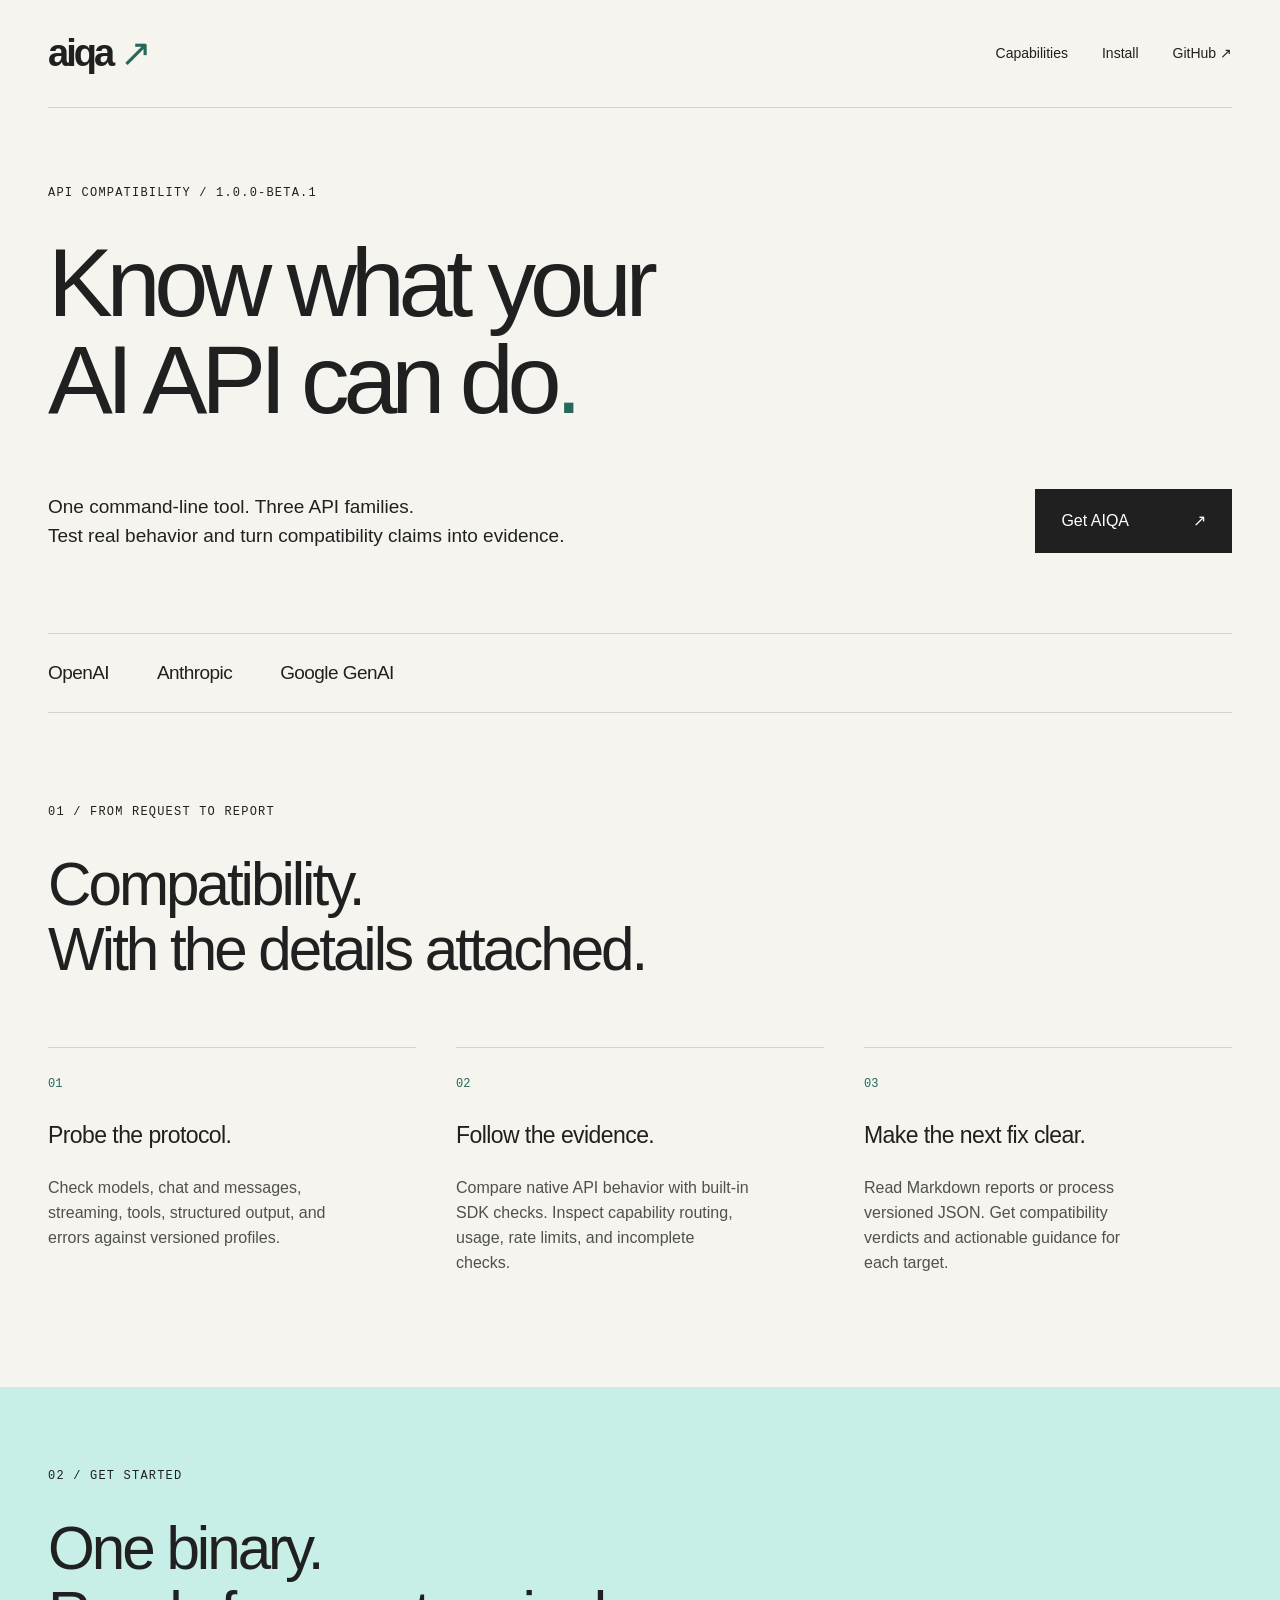
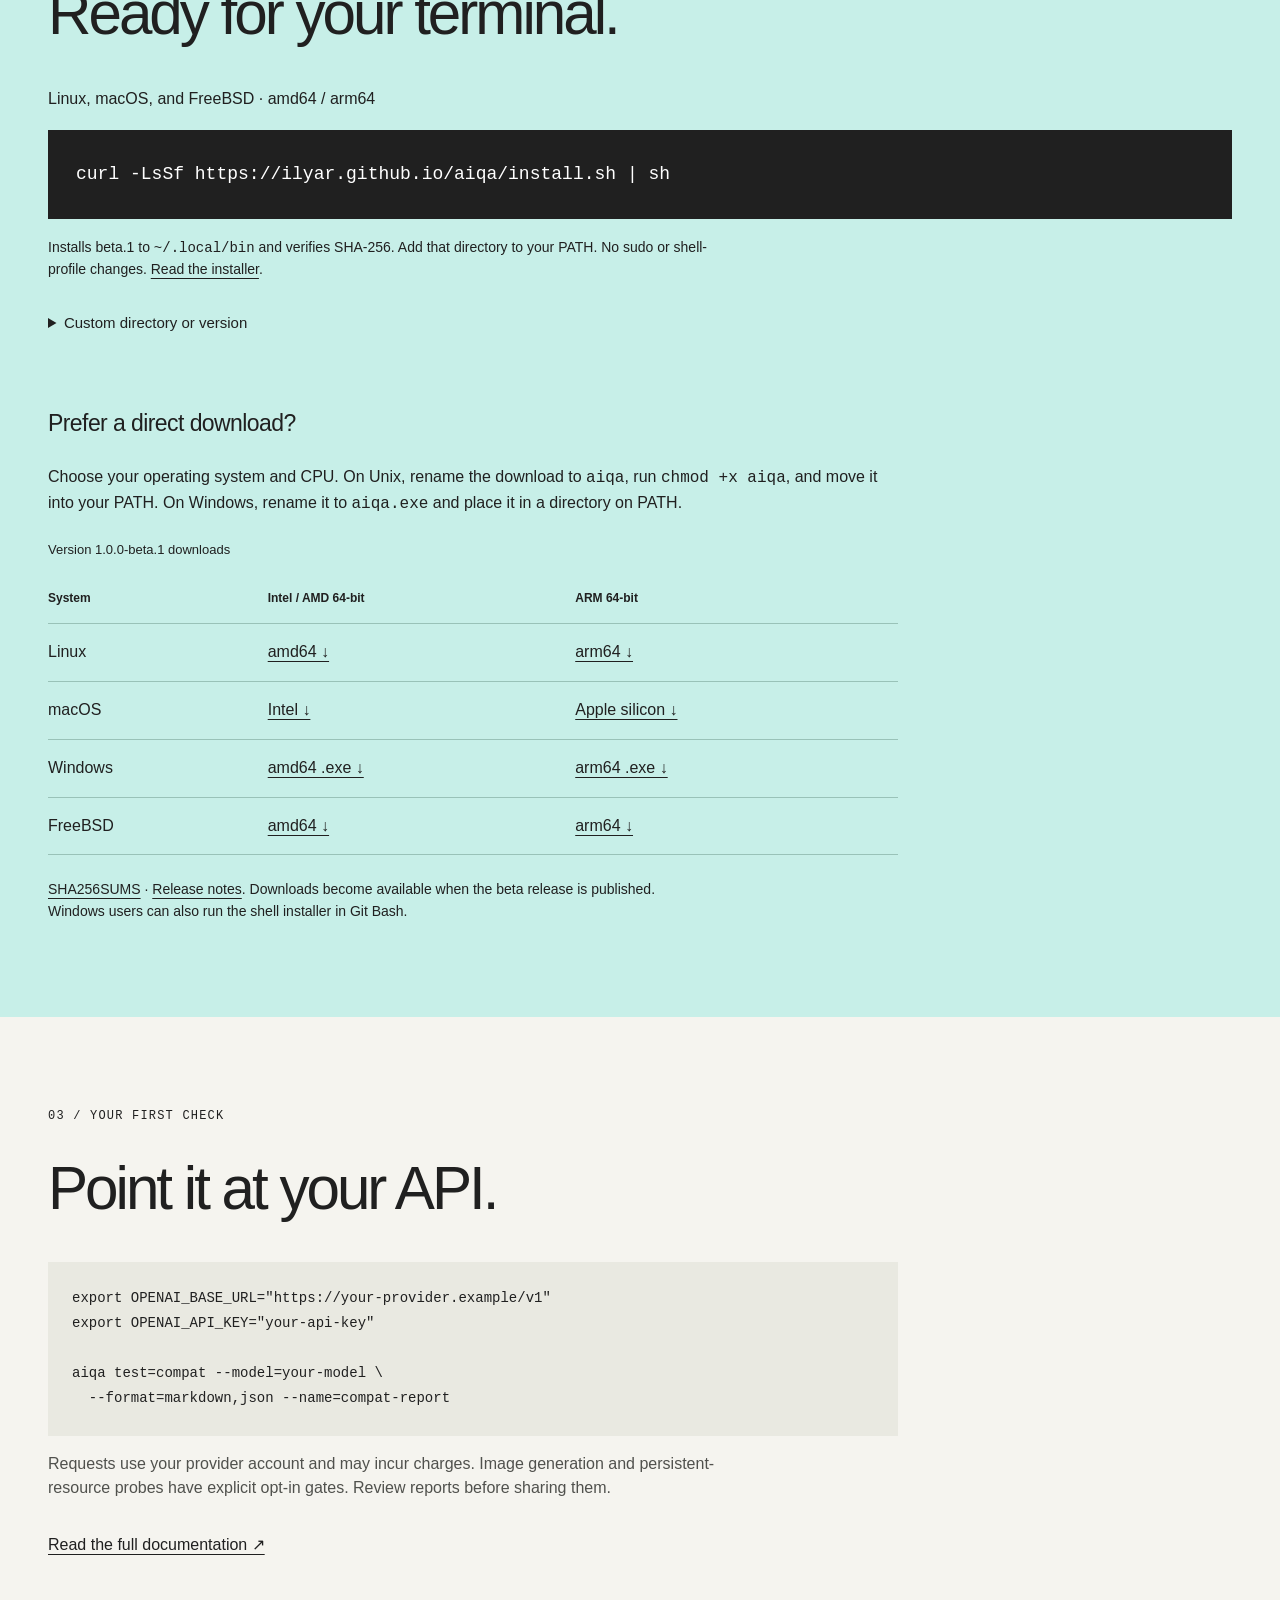
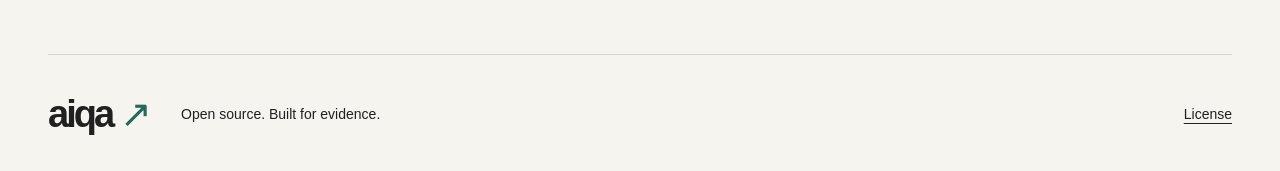
==== site/index.html @ 69096756 "release: prepare public 1.0.0-beta.1" ====
<!doctype html>
<html lang="en">
<head>
  <meta charset="utf-8">
  <meta name="viewport" content="width=device-width, initial-scale=1">
  <meta name="description" content="AIQA tests OpenAI, Anthropic, and Google GenAI API compatibility. Install a standalone binary and turn provider behavior into evidence.">
  <meta name="theme-color" content="#f5f4ef">
  <title>AIQA — Know what your AI API can do.</title>
  <link rel="stylesheet" href="style.css">
</head>
<body>
  <header class="nav wrap">
    <a class="wordmark" href="#" aria-label="AIQA home">aiqa<span aria-hidden="true">↗</span></a>
    <nav aria-label="Main navigation"><a href="#capabilities">Capabilities</a><a href="#install">Install</a><a href="https://github.com/ilyar/aiqa">GitHub ↗</a></nav>
  </header>
  <main>
    <section class="hero wrap">
      <p class="eyebrow">API COMPATIBILITY / 1.0.0-BETA.1</p>
      <h1>Know what your<br>AI API can do<span class="accent">.</span></h1>
      <div class="hero-bottom"><p>One command-line tool. Three API families.<br>Test real behavior and turn compatibility claims into evidence.</p><a class="button" href="#install">Get AIQA <span aria-hidden="true">↗</span></a></div>
      <div class="protocols" aria-label="Supported protocols"><span>OpenAI</span><span>Anthropic</span><span>Google GenAI</span></div>
    </section>
    <section class="capabilities wrap" id="capabilities">
      <p class="eyebrow">01 / FROM REQUEST TO REPORT</p>
      <h2>Compatibility.<br>With the details attached.</h2>
      <div class="features">
        <article><span class="number">01</span><h3>Probe the protocol.</h3><p>Check models, chat and messages, streaming, tools, structured output, and errors against versioned profiles.</p></article>
        <article><span class="number">02</span><h3>Follow the evidence.</h3><p>Compare native API behavior with built-in SDK checks. Inspect capability routing, usage, rate limits, and incomplete checks.</p></article>
        <article><span class="number">03</span><h3>Make the next fix clear.</h3><p>Read Markdown reports or process versioned JSON. Get compatibility verdicts and actionable guidance for each target.</p></article>
      </div>
    </section>
    <section class="install" id="install"><div class="wrap">
      <p class="eyebrow">02 / GET STARTED</p>
      <h2>One binary.<br>Ready for your terminal.</h2>
      <p>Linux, macOS, and FreeBSD · amd64 / arm64</p>
      <pre class="command"><code>curl -LsSf https://ilyar.github.io/aiqa/install.sh | sh</code></pre>
      <p class="fine">Installs beta.1 to <code>~/.local/bin</code> and verifies SHA-256. Add that directory to your PATH. No sudo or shell-profile changes. <a href="install.sh">Read the installer</a>.</p>
      <details><summary>Custom directory or version</summary><pre><code>curl -LsSf https://ilyar.github.io/aiqa/install.sh -o install.sh
AIQA_INSTALL_DIR="$HOME/bin" AIQA_VERSION=1.0.0-beta.1 sh install.sh
export PATH="$HOME/bin:$PATH"
aiqa --version</code></pre></details>
      <div class="downloads">
        <h3>Prefer a direct download?</h3>
        <p>Choose your operating system and CPU. On Unix, rename the download to <code>aiqa</code>, run <code>chmod +x aiqa</code>, and move it into your PATH. On Windows, rename it to <code>aiqa.exe</code> and place it in a directory on PATH.</p>
        <table><caption>Version 1.0.0-beta.1 downloads</caption><thead><tr><th scope="col">System</th><th scope="col">Intel / AMD 64-bit</th><th scope="col">ARM 64-bit</th></tr></thead><tbody>
          <tr><th scope="row">Linux</th><td><a href="https://github.com/ilyar/aiqa/releases/download/v1.0.0-beta.1/aiqa-linux-amd64">amd64 ↓</a></td><td><a href="https://github.com/ilyar/aiqa/releases/download/v1.0.0-beta.1/aiqa-linux-arm64">arm64 ↓</a></td></tr>
          <tr><th scope="row">macOS</th><td><a href="https://github.com/ilyar/aiqa/releases/download/v1.0.0-beta.1/aiqa-darwin-amd64">Intel ↓</a></td><td><a href="https://github.com/ilyar/aiqa/releases/download/v1.0.0-beta.1/aiqa-darwin-arm64">Apple silicon ↓</a></td></tr>
          <tr><th scope="row">Windows</th><td><a href="https://github.com/ilyar/aiqa/releases/download/v1.0.0-beta.1/aiqa-windows-amd64.exe">amd64 .exe ↓</a></td><td><a href="https://github.com/ilyar/aiqa/releases/download/v1.0.0-beta.1/aiqa-windows-arm64.exe">arm64 .exe ↓</a></td></tr>
          <tr><th scope="row">FreeBSD</th><td><a href="https://github.com/ilyar/aiqa/releases/download/v1.0.0-beta.1/aiqa-freebsd-amd64">amd64 ↓</a></td><td><a href="https://github.com/ilyar/aiqa/releases/download/v1.0.0-beta.1/aiqa-freebsd-arm64">arm64 ↓</a></td></tr>
        </tbody></table>
        <p class="fine"><a href="https://github.com/ilyar/aiqa/releases/download/v1.0.0-beta.1/SHA256SUMS">SHA256SUMS</a> · <a href="https://github.com/ilyar/aiqa/releases/tag/v1.0.0-beta.1">Release notes</a>. Downloads become available when the beta release is published. Windows users can also run the shell installer in Git Bash.</p>
      </div>
    </div></section>
    <section class="start wrap">
      <p class="eyebrow">03 / YOUR FIRST CHECK</p>
      <h2>Point it at your API.</h2>
      <pre><code>export OPENAI_BASE_URL="https://your-provider.example/v1"
export OPENAI_API_KEY="your-api-key"

aiqa test=compat --model=your-model \
  --format=markdown,json --name=compat-report</code></pre>
      <p>Requests use your provider account and may incur charges. Image generation and persistent-resource probes have explicit opt-in gates. Review reports before sharing them.</p>
      <a class="text-link" href="https://github.com/ilyar/aiqa#readme">Read the full documentation ↗</a>
    </section>
  </main>
  <footer class="wrap"><a class="wordmark" href="#">aiqa<span aria-hidden="true">↗</span></a><p>Open source. Built for evidence.</p><a href="https://github.com/ilyar/aiqa/blob/main/LICENSE">License</a></footer>
</body>
</html>
---- site/style.css ----
:root{color-scheme:light;--paper:#f5f4ef;--ink:#202020;--accent:#26685b;--line:#d5d5cd;--mint:#c7efe8}
*{box-sizing:border-box}html{scroll-behavior:smooth;scroll-padding-top:2rem}body{margin:0;background:var(--paper);color:var(--ink);font-family:Arial,Helvetica,sans-serif;line-height:1.55}a{color:inherit;text-underline-offset:.25em}a:hover{color:var(--accent)}a:focus-visible,summary:focus-visible{outline:3px solid var(--accent);outline-offset:5px}.wrap{width:min(1240px,calc(100% - 96px));margin-inline:auto}.nav{display:flex;align-items:center;justify-content:space-between;min-height:108px;border-bottom:1px solid var(--line)}.wordmark{font-size:38px;font-weight:800;letter-spacing:-3px;text-decoration:none}.wordmark span{margin-left:8px;color:var(--accent);font-weight:400}nav{display:flex;gap:34px;font-size:14px}nav a{text-decoration:none}.hero{padding-top:76px}.eyebrow{font:12px/1.5 monospace;letter-spacing:.1em;margin:0 0 32px}h1{font-size:clamp(3.2rem,7.6vw,7.5rem);line-height:1;letter-spacing:-.065em;font-weight:500;margin:0 0 44px}.accent{color:var(--accent)}.hero-bottom{display:flex;align-items:center;justify-content:space-between;gap:32px}.hero-bottom p{font-size:19px}.button{display:flex;align-items:center;justify-content:space-between;gap:64px;background:var(--ink);color:white;padding:20px 26px;text-decoration:none}.button:hover{background:var(--accent);color:white}.protocols{display:flex;gap:48px;border-top:1px solid var(--line);border-bottom:1px solid var(--line);padding:24px 0;margin-top:64px;font-size:19px;letter-spacing:-.03em}.capabilities,.start{padding-top:90px;padding-bottom:96px}h2{font-size:clamp(2.3rem,4.7vw,4.5rem);font-weight:500;line-height:1.08;letter-spacing:-.05em;margin:0 0 40px}h3{font-size:23px;letter-spacing:-.025em;font-weight:500}.features{display:grid;grid-template-columns:repeat(3,1fr);gap:40px;margin-top:64px}.features article{border-top:1px solid var(--line);padding-top:22px}.number{font:12px monospace;color:var(--accent)}.features p{max-width:33ch;color:#50514d}.install{background:var(--mint);padding:80px 0}.command{background:var(--ink);color:white;font-size:clamp(12px,1.5vw,18px);padding:28px}.fine{font-size:14px;max-width:85ch}pre{overflow:auto;padding:24px;background:#e9e9e1;line-height:1.8;font-size:14px;tab-size:2}code{font-family:ui-monospace,SFMono-Regular,Consolas,monospace}summary{cursor:pointer;padding:16px 0;font-size:15px}.downloads{margin-top:56px;max-width:850px}table{width:100%;border-collapse:collapse;margin:24px 0;text-align:left}caption{text-align:left;font-size:13px;margin-bottom:12px}th,td{border-bottom:1px solid #99c2b8;padding:16px 12px 16px 0}thead{font-size:12px}tbody th{font-weight:500}.start pre{max-width:850px}.start p:not(.eyebrow){max-width:75ch;color:#50514d}.text-link{display:inline-block;margin-top:16px}footer{display:flex;align-items:center;gap:32px;border-top:1px solid var(--line);padding:30px 0}footer p{flex:1;font-size:14px}footer>a:last-child{font-size:14px}
@media(max-width:700px){.wrap{width:calc(100% - 40px)}.nav{min-height:84px}nav{gap:16px;font-size:12px}.wordmark{font-size:32px}.hero{padding-top:48px}.hero-bottom{display:block}.hero-bottom p{font-size:17px}.button{width:190px;margin-top:24px;gap:20px}.protocols{gap:24px;font-size:16px;margin-top:40px;flex-wrap:wrap}.features{grid-template-columns:1fr;gap:22px;margin-top:40px}.features p{max-width:none}.capabilities,.start{padding-block:60px}.install{padding-block:60px}.command{padding:18px}th,td{font-size:13px;padding:12px 8px 12px 0}footer{gap:16px;flex-wrap:wrap}footer p{font-size:12px}}
@media(prefers-reduced-motion:reduce){html{scroll-behavior:auto}}
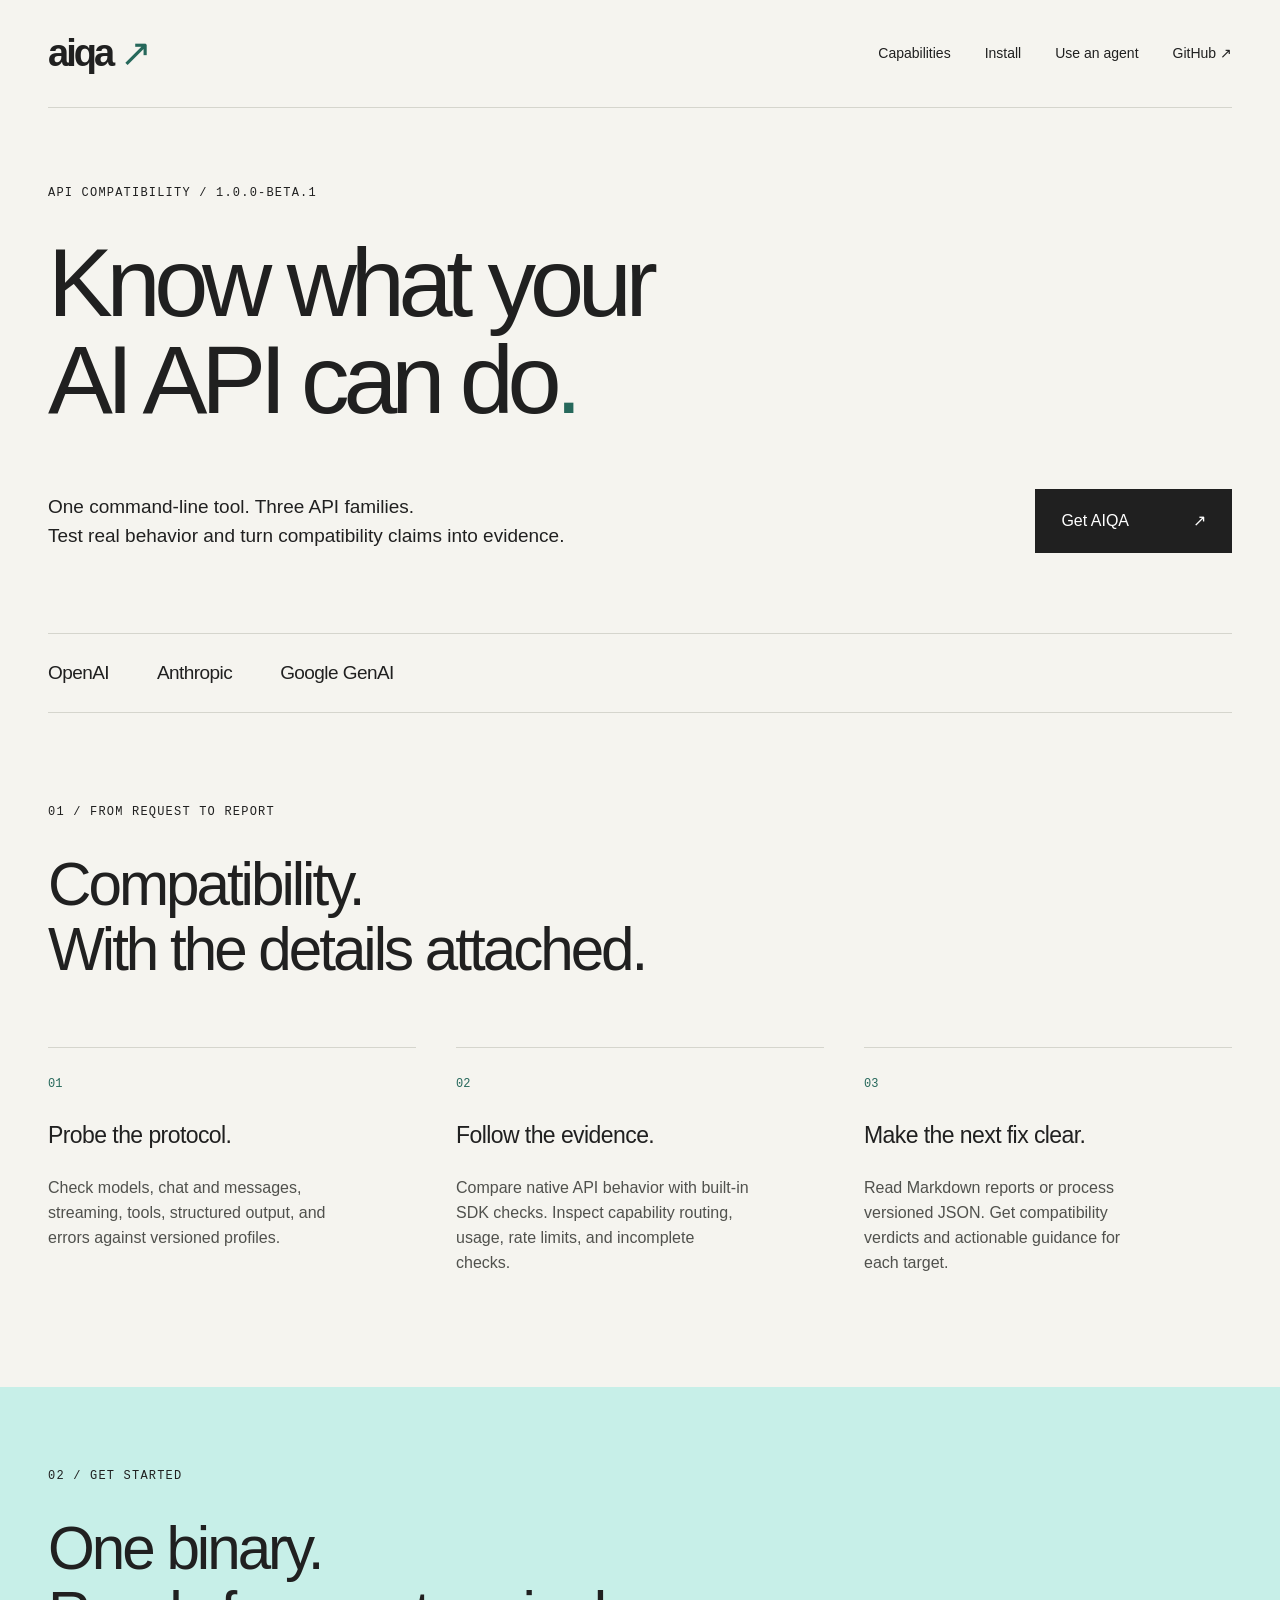
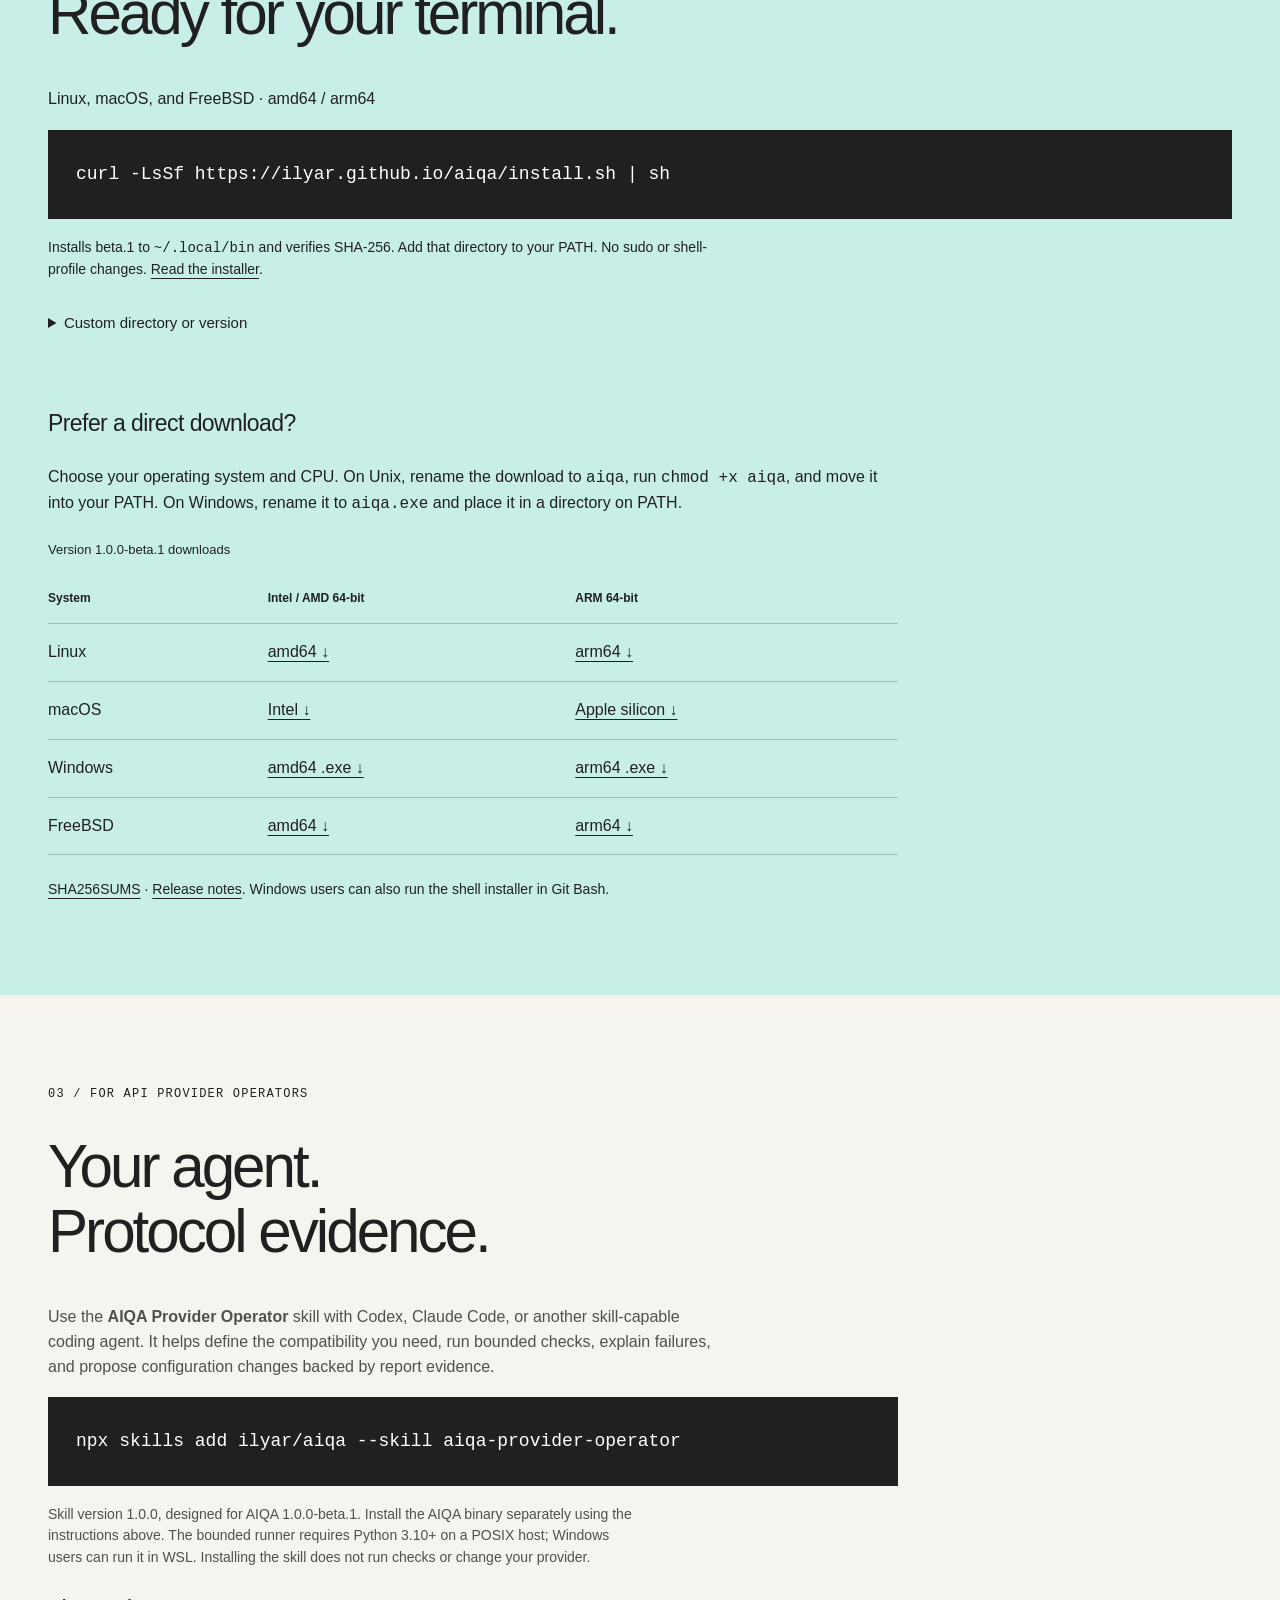
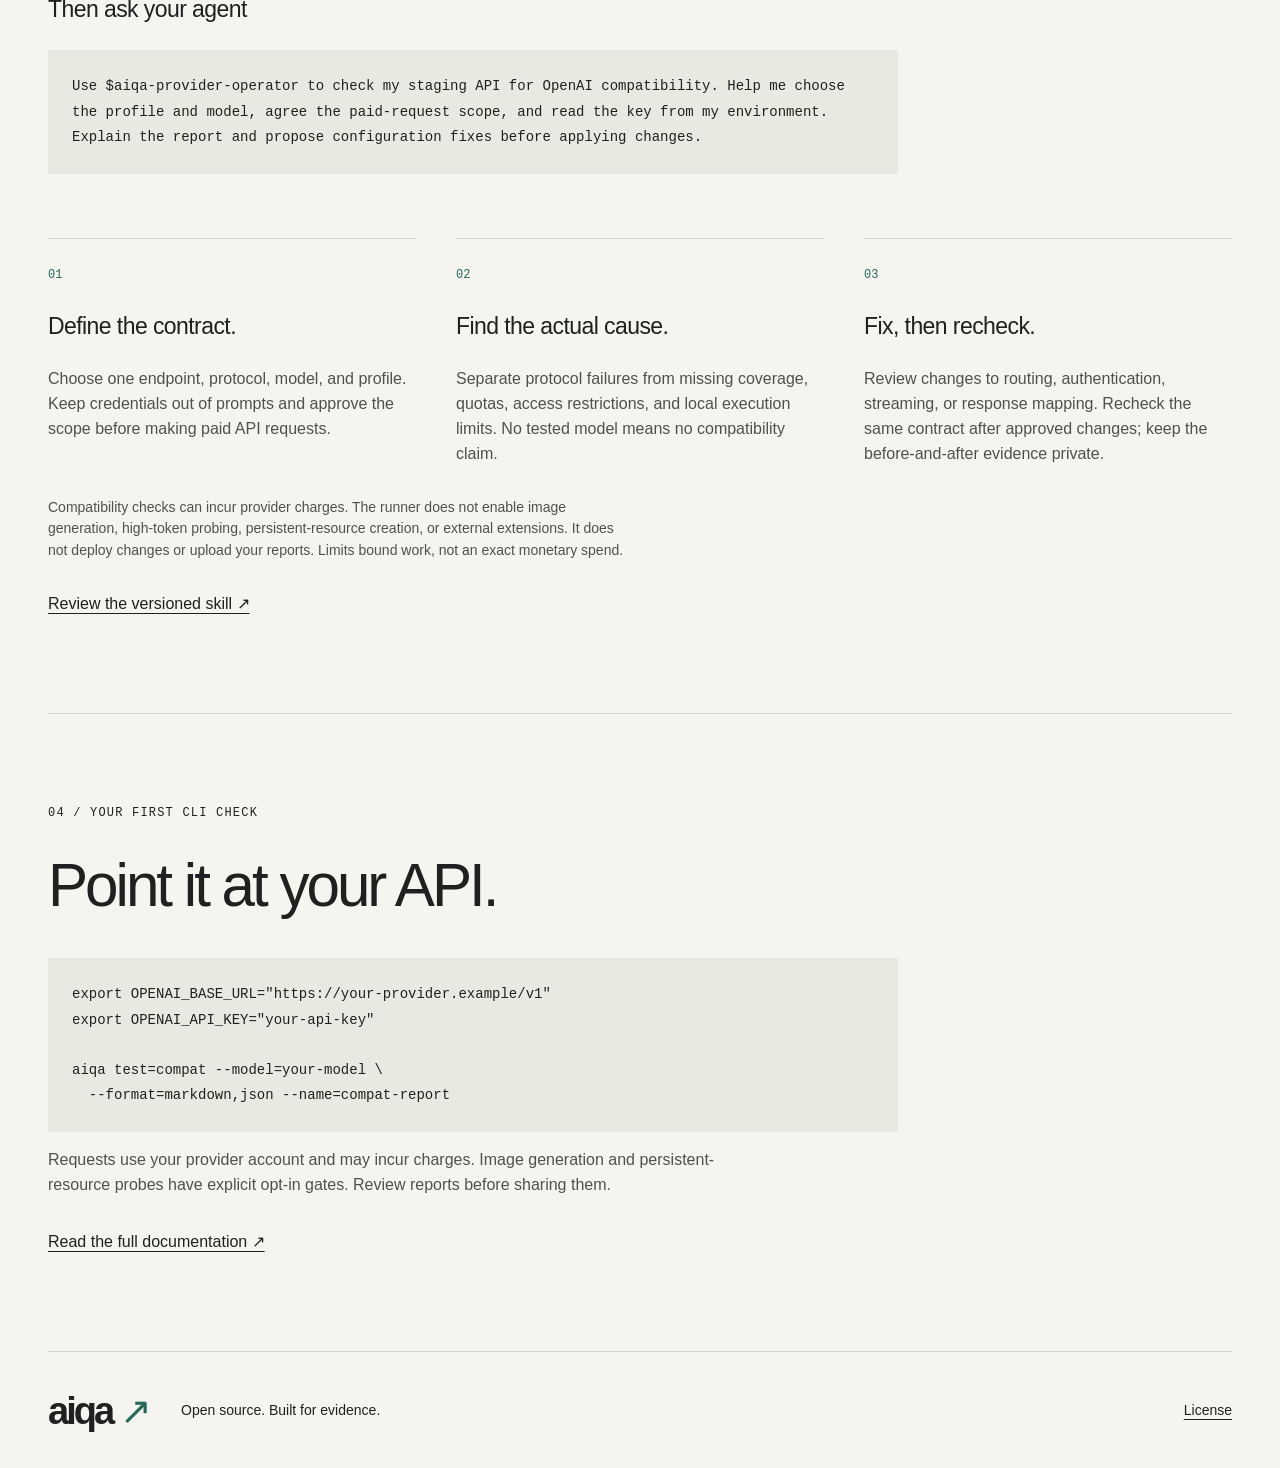
==== commit 58c829d7: "feat: release audited AIQA provider operator skill v1.0.0" ====
--- a/site/index.html
+++ b/site/index.html
@@ -3,7 +3,7 @@
 <head>
   <meta charset="utf-8">
   <meta name="viewport" content="width=device-width, initial-scale=1">
-  <meta name="description" content="AIQA tests OpenAI, Anthropic, and Google GenAI API compatibility. Install a standalone binary and turn provider behavior into evidence.">
+  <meta name="description" content="Test OpenAI, Anthropic, and Google GenAI API compatibility with AIQA. Run the CLI directly or use the provider-operator skill with your coding agent.">
   <meta name="theme-color" content="#f5f4ef">
   <title>AIQA — Know what your AI API can do.</title>
   <link rel="stylesheet" href="style.css">
@@ -11,7 +11,7 @@
 <body>
   <header class="nav wrap">
     <a class="wordmark" href="#" aria-label="AIQA home">aiqa<span aria-hidden="true">↗</span></a>
-    <nav aria-label="Main navigation"><a href="#capabilities">Capabilities</a><a href="#install">Install</a><a href="https://github.com/ilyar/aiqa">GitHub ↗</a></nav>
+    <nav aria-label="Main navigation"><a href="#capabilities">Capabilities</a><a href="#install">Install</a><a href="#agent">Use an agent</a><a href="https://github.com/ilyar/aiqa">GitHub ↗</a></nav>
   </header>
   <main>
     <section class="hero wrap">
@@ -48,11 +48,27 @@
           <tr><th scope="row">Windows</th><td><a href="https://github.com/ilyar/aiqa/releases/download/v1.0.0-beta.1/aiqa-windows-amd64.exe">amd64 .exe ↓</a></td><td><a href="https://github.com/ilyar/aiqa/releases/download/v1.0.0-beta.1/aiqa-windows-arm64.exe">arm64 .exe ↓</a></td></tr>
           <tr><th scope="row">FreeBSD</th><td><a href="https://github.com/ilyar/aiqa/releases/download/v1.0.0-beta.1/aiqa-freebsd-amd64">amd64 ↓</a></td><td><a href="https://github.com/ilyar/aiqa/releases/download/v1.0.0-beta.1/aiqa-freebsd-arm64">arm64 ↓</a></td></tr>
         </tbody></table>
-        <p class="fine"><a href="https://github.com/ilyar/aiqa/releases/download/v1.0.0-beta.1/SHA256SUMS">SHA256SUMS</a> · <a href="https://github.com/ilyar/aiqa/releases/tag/v1.0.0-beta.1">Release notes</a>. Downloads become available when the beta release is published. Windows users can also run the shell installer in Git Bash.</p>
+        <p class="fine"><a href="https://github.com/ilyar/aiqa/releases/download/v1.0.0-beta.1/SHA256SUMS">SHA256SUMS</a> · <a href="https://github.com/ilyar/aiqa/releases/tag/v1.0.0-beta.1">Release notes</a>. Windows users can also run the shell installer in Git Bash.</p>
       </div>
     </div></section>
+    <section class="start wrap" id="agent">
+      <p class="eyebrow">03 / FOR API PROVIDER OPERATORS</p>
+      <h2>Your agent.<br>Protocol evidence.</h2>
+      <p>Use the <strong>AIQA Provider Operator</strong> skill with Codex, Claude Code, or another skill-capable coding agent. It helps define the compatibility you need, run bounded checks, explain failures, and propose configuration changes backed by report evidence.</p>
+      <pre class="command"><code>npx skills add ilyar/aiqa --skill aiqa-provider-operator</code></pre>
+      <p class="fine">Skill version 1.0.0, designed for AIQA 1.0.0-beta.1. Install the AIQA binary separately using the instructions above. The bounded runner requires Python 3.10+ on a POSIX host; Windows users can run it in WSL. Installing the skill does not run checks or change your provider.</p>
+      <h3>Then ask your agent</h3>
+      <pre class="agent-prompt"><code>Use $aiqa-provider-operator to check my staging API for OpenAI compatibility. Help me choose the profile and model, agree the paid-request scope, and read the key from my environment. Explain the report and propose configuration fixes before applying changes.</code></pre>
+      <div class="features">
+        <article><span class="number">01</span><h3>Define the contract.</h3><p>Choose one endpoint, protocol, model, and profile. Keep credentials out of prompts and approve the scope before making paid API requests.</p></article>
+        <article><span class="number">02</span><h3>Find the actual cause.</h3><p>Separate protocol failures from missing coverage, quotas, access restrictions, and local execution limits. No tested model means no compatibility claim.</p></article>
+        <article><span class="number">03</span><h3>Fix, then recheck.</h3><p>Review changes to routing, authentication, streaming, or response mapping. Recheck the same contract after approved changes; keep the before-and-after evidence private.</p></article>
+      </div>
+      <p class="fine">Compatibility checks can incur provider charges. The runner does not enable image generation, high-token probing, persistent-resource creation, or external extensions. It does not deploy changes or upload your reports. Limits bound work, not an exact monetary spend.</p>
+      <a class="text-link" href="https://github.com/ilyar/aiqa/tree/skill-aiqa-provider-operator-v1.0.0/skills/aiqa-provider-operator">Review the versioned skill ↗</a>
+    </section>
     <section class="start wrap">
-      <p class="eyebrow">03 / YOUR FIRST CHECK</p>
+      <p class="eyebrow">04 / YOUR FIRST CLI CHECK</p>
       <h2>Point it at your API.</h2>
       <pre><code>export OPENAI_BASE_URL="https://your-provider.example/v1"
 export OPENAI_API_KEY="your-api-key"
--- a/site/style.css
+++ b/site/style.css
@@ -2,3 +2,5 @@
 *{box-sizing:border-box}html{scroll-behavior:smooth;scroll-padding-top:2rem}body{margin:0;background:var(--paper);color:var(--ink);font-family:Arial,Helvetica,sans-serif;line-height:1.55}a{color:inherit;text-underline-offset:.25em}a:hover{color:var(--accent)}a:focus-visible,summary:focus-visible{outline:3px solid var(--accent);outline-offset:5px}.wrap{width:min(1240px,calc(100% - 96px));margin-inline:auto}.nav{display:flex;align-items:center;justify-content:space-between;min-height:108px;border-bottom:1px solid var(--line)}.wordmark{font-size:38px;font-weight:800;letter-spacing:-3px;text-decoration:none}.wordmark span{margin-left:8px;color:var(--accent);font-weight:400}nav{display:flex;gap:34px;font-size:14px}nav a{text-decoration:none}.hero{padding-top:76px}.eyebrow{font:12px/1.5 monospace;letter-spacing:.1em;margin:0 0 32px}h1{font-size:clamp(3.2rem,7.6vw,7.5rem);line-height:1;letter-spacing:-.065em;font-weight:500;margin:0 0 44px}.accent{color:var(--accent)}.hero-bottom{display:flex;align-items:center;justify-content:space-between;gap:32px}.hero-bottom p{font-size:19px}.button{display:flex;align-items:center;justify-content:space-between;gap:64px;background:var(--ink);color:white;padding:20px 26px;text-decoration:none}.button:hover{background:var(--accent);color:white}.protocols{display:flex;gap:48px;border-top:1px solid var(--line);border-bottom:1px solid var(--line);padding:24px 0;margin-top:64px;font-size:19px;letter-spacing:-.03em}.capabilities,.start{padding-top:90px;padding-bottom:96px}h2{font-size:clamp(2.3rem,4.7vw,4.5rem);font-weight:500;line-height:1.08;letter-spacing:-.05em;margin:0 0 40px}h3{font-size:23px;letter-spacing:-.025em;font-weight:500}.features{display:grid;grid-template-columns:repeat(3,1fr);gap:40px;margin-top:64px}.features article{border-top:1px solid var(--line);padding-top:22px}.number{font:12px monospace;color:var(--accent)}.features p{max-width:33ch;color:#50514d}.install{background:var(--mint);padding:80px 0}.command{background:var(--ink);color:white;font-size:clamp(12px,1.5vw,18px);padding:28px}.fine{font-size:14px;max-width:85ch}pre{overflow:auto;padding:24px;background:#e9e9e1;line-height:1.8;font-size:14px;tab-size:2}code{font-family:ui-monospace,SFMono-Regular,Consolas,monospace}summary{cursor:pointer;padding:16px 0;font-size:15px}.downloads{margin-top:56px;max-width:850px}table{width:100%;border-collapse:collapse;margin:24px 0;text-align:left}caption{text-align:left;font-size:13px;margin-bottom:12px}th,td{border-bottom:1px solid #99c2b8;padding:16px 12px 16px 0}thead{font-size:12px}tbody th{font-weight:500}.start pre{max-width:850px}.start p:not(.eyebrow){max-width:75ch;color:#50514d}.text-link{display:inline-block;margin-top:16px}footer{display:flex;align-items:center;gap:32px;border-top:1px solid var(--line);padding:30px 0}footer p{flex:1;font-size:14px}footer>a:last-child{font-size:14px}
 @media(max-width:700px){.wrap{width:calc(100% - 40px)}.nav{min-height:84px}nav{gap:16px;font-size:12px}.wordmark{font-size:32px}.hero{padding-top:48px}.hero-bottom{display:block}.hero-bottom p{font-size:17px}.button{width:190px;margin-top:24px;gap:20px}.protocols{gap:24px;font-size:16px;margin-top:40px;flex-wrap:wrap}.features{grid-template-columns:1fr;gap:22px;margin-top:40px}.features p{max-width:none}.capabilities,.start{padding-block:60px}.install{padding-block:60px}.command{padding:18px}th,td{font-size:13px;padding:12px 8px 12px 0}footer{gap:16px;flex-wrap:wrap}footer p{font-size:12px}}
 @media(prefers-reduced-motion:reduce){html{scroll-behavior:auto}}
+.agent-prompt{white-space:pre-wrap;overflow-wrap:anywhere}#agent{border-bottom:1px solid var(--line)}
+@media(max-width:700px){nav{flex-wrap:wrap;justify-content:flex-end;gap:8px 14px;max-width:240px}.nav{gap:16px}}
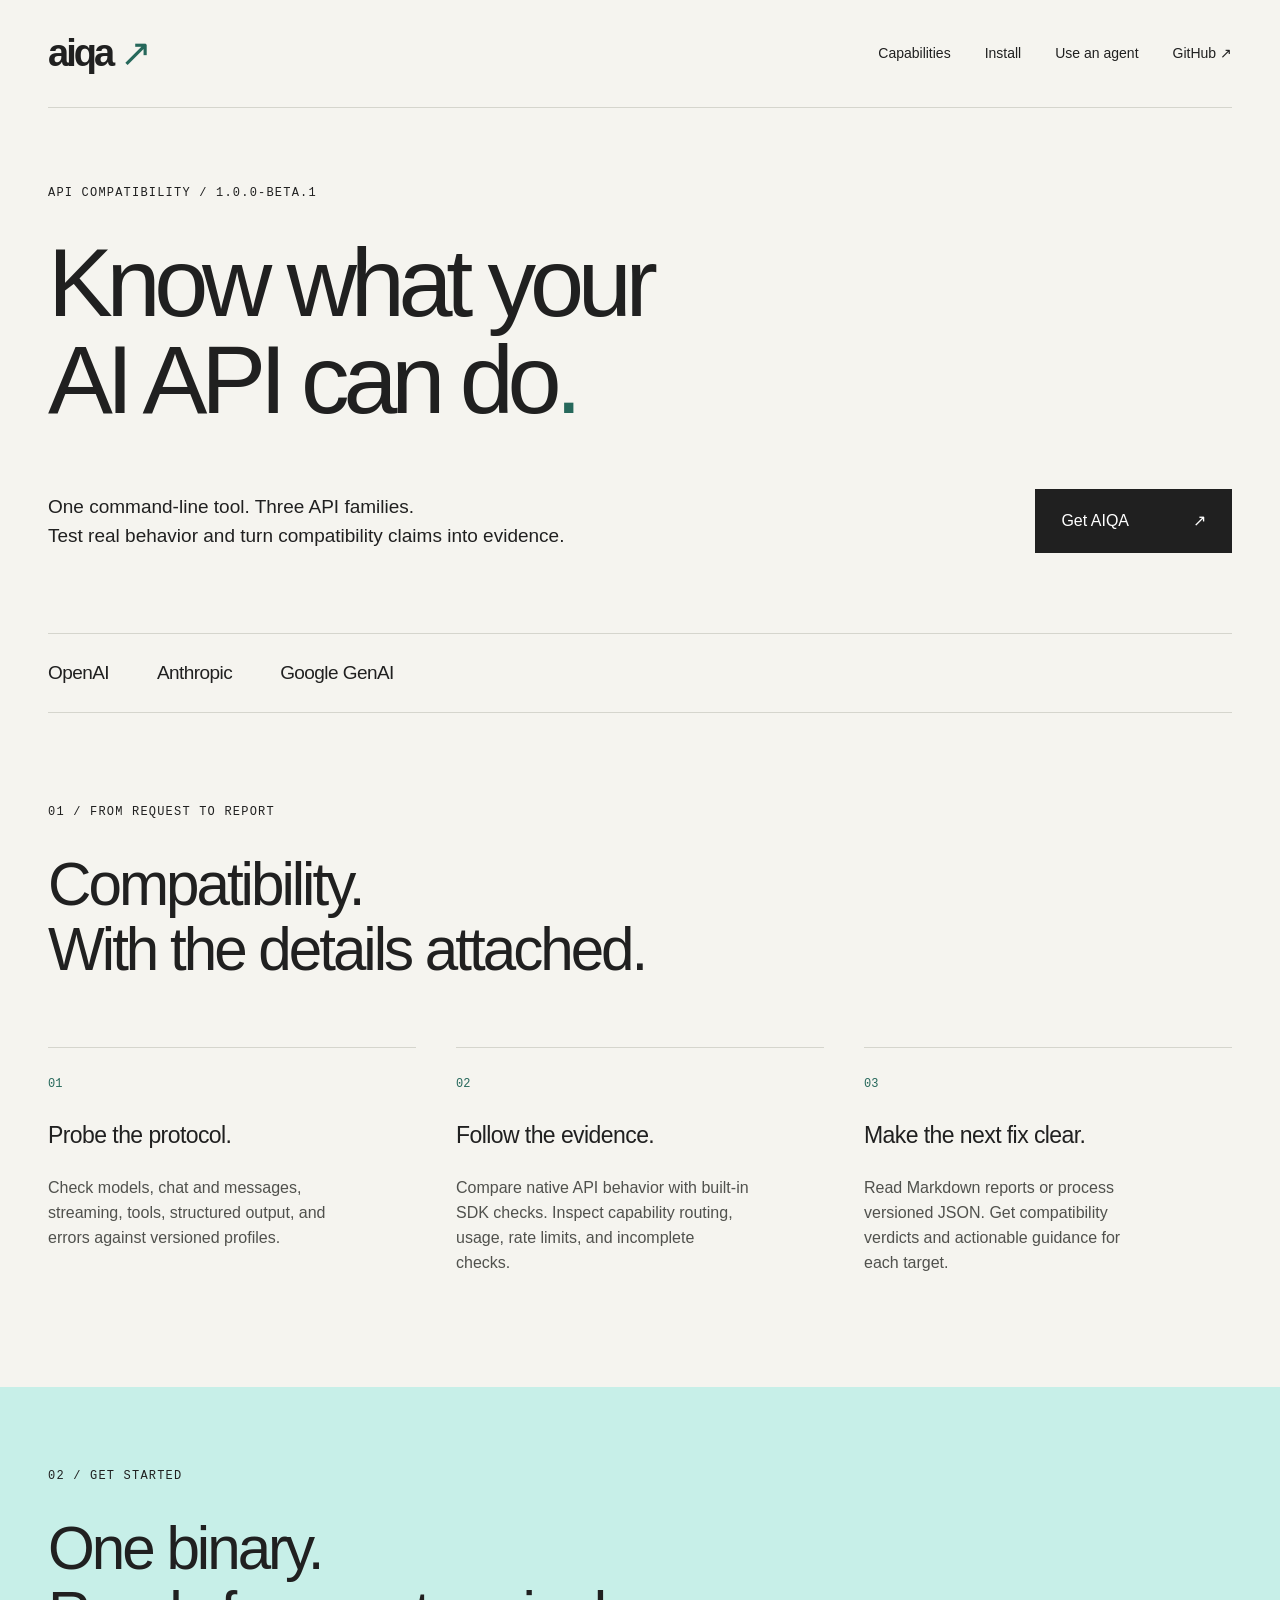
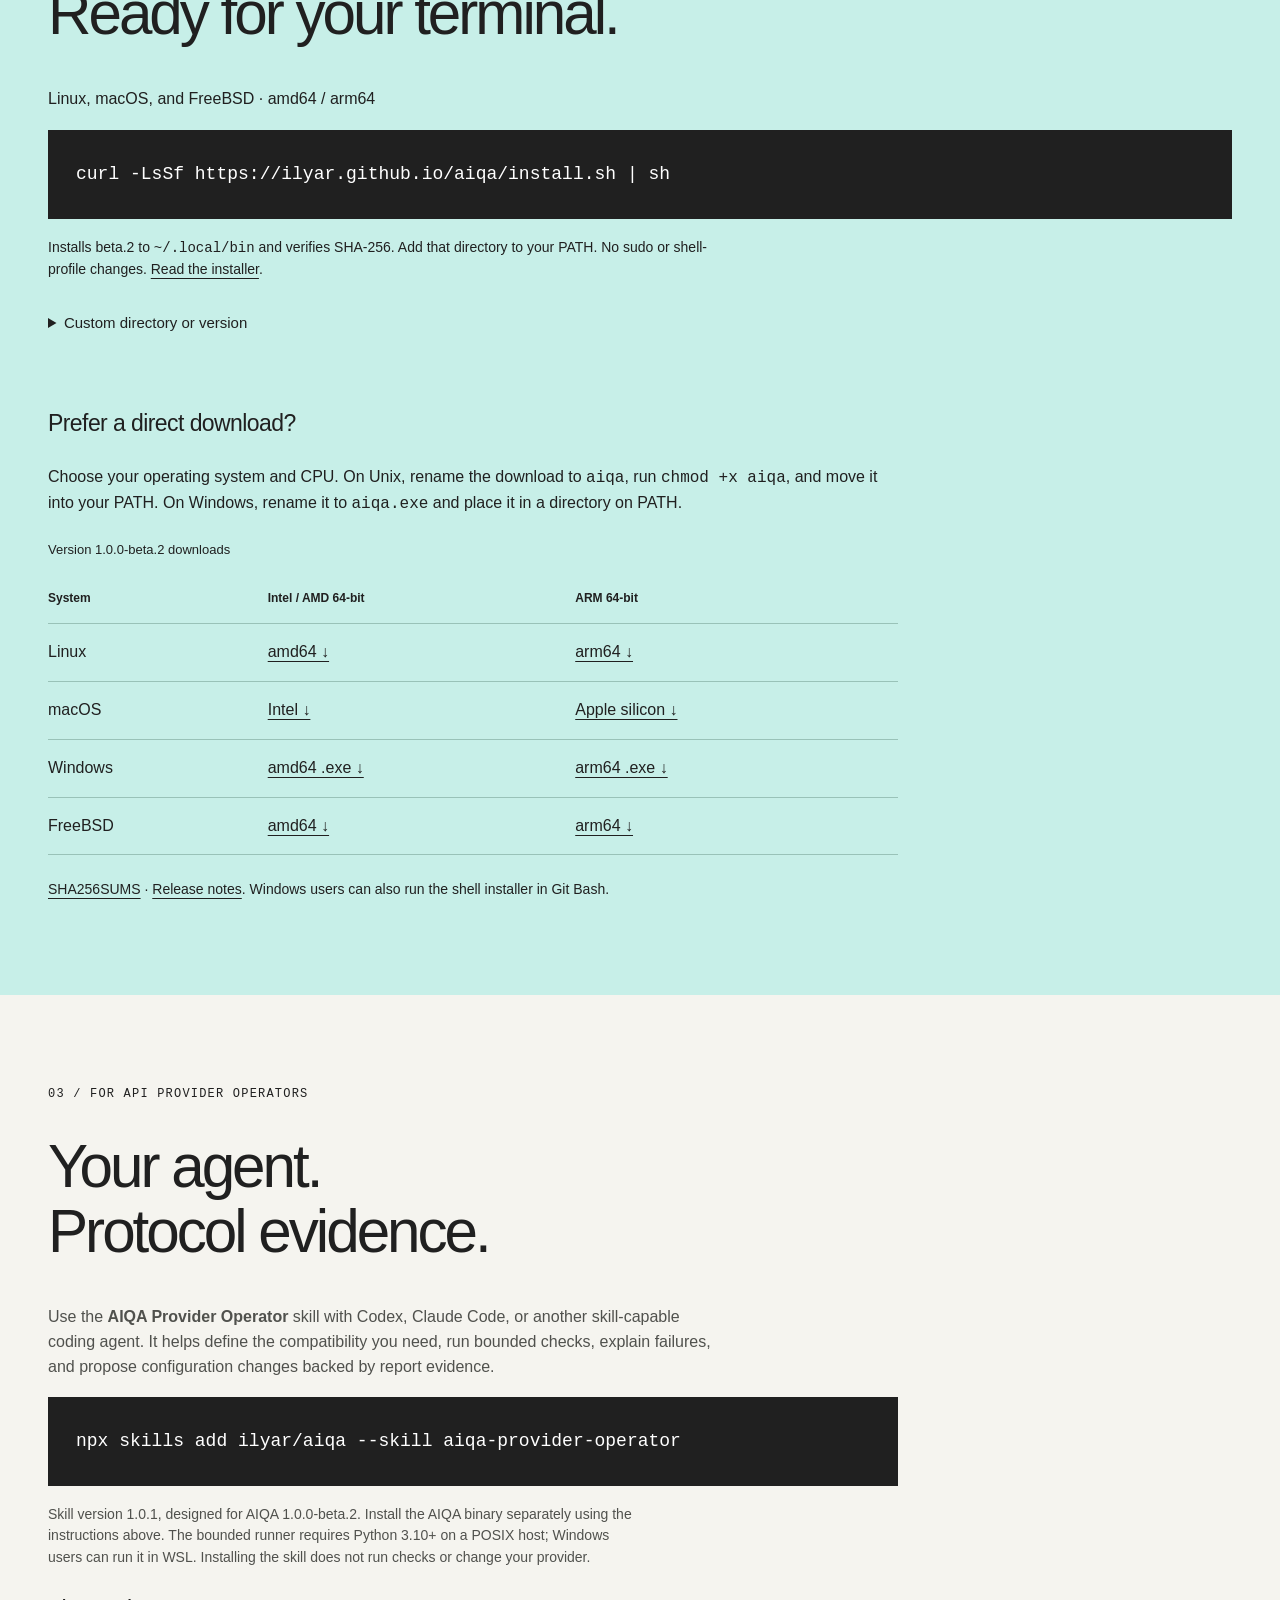
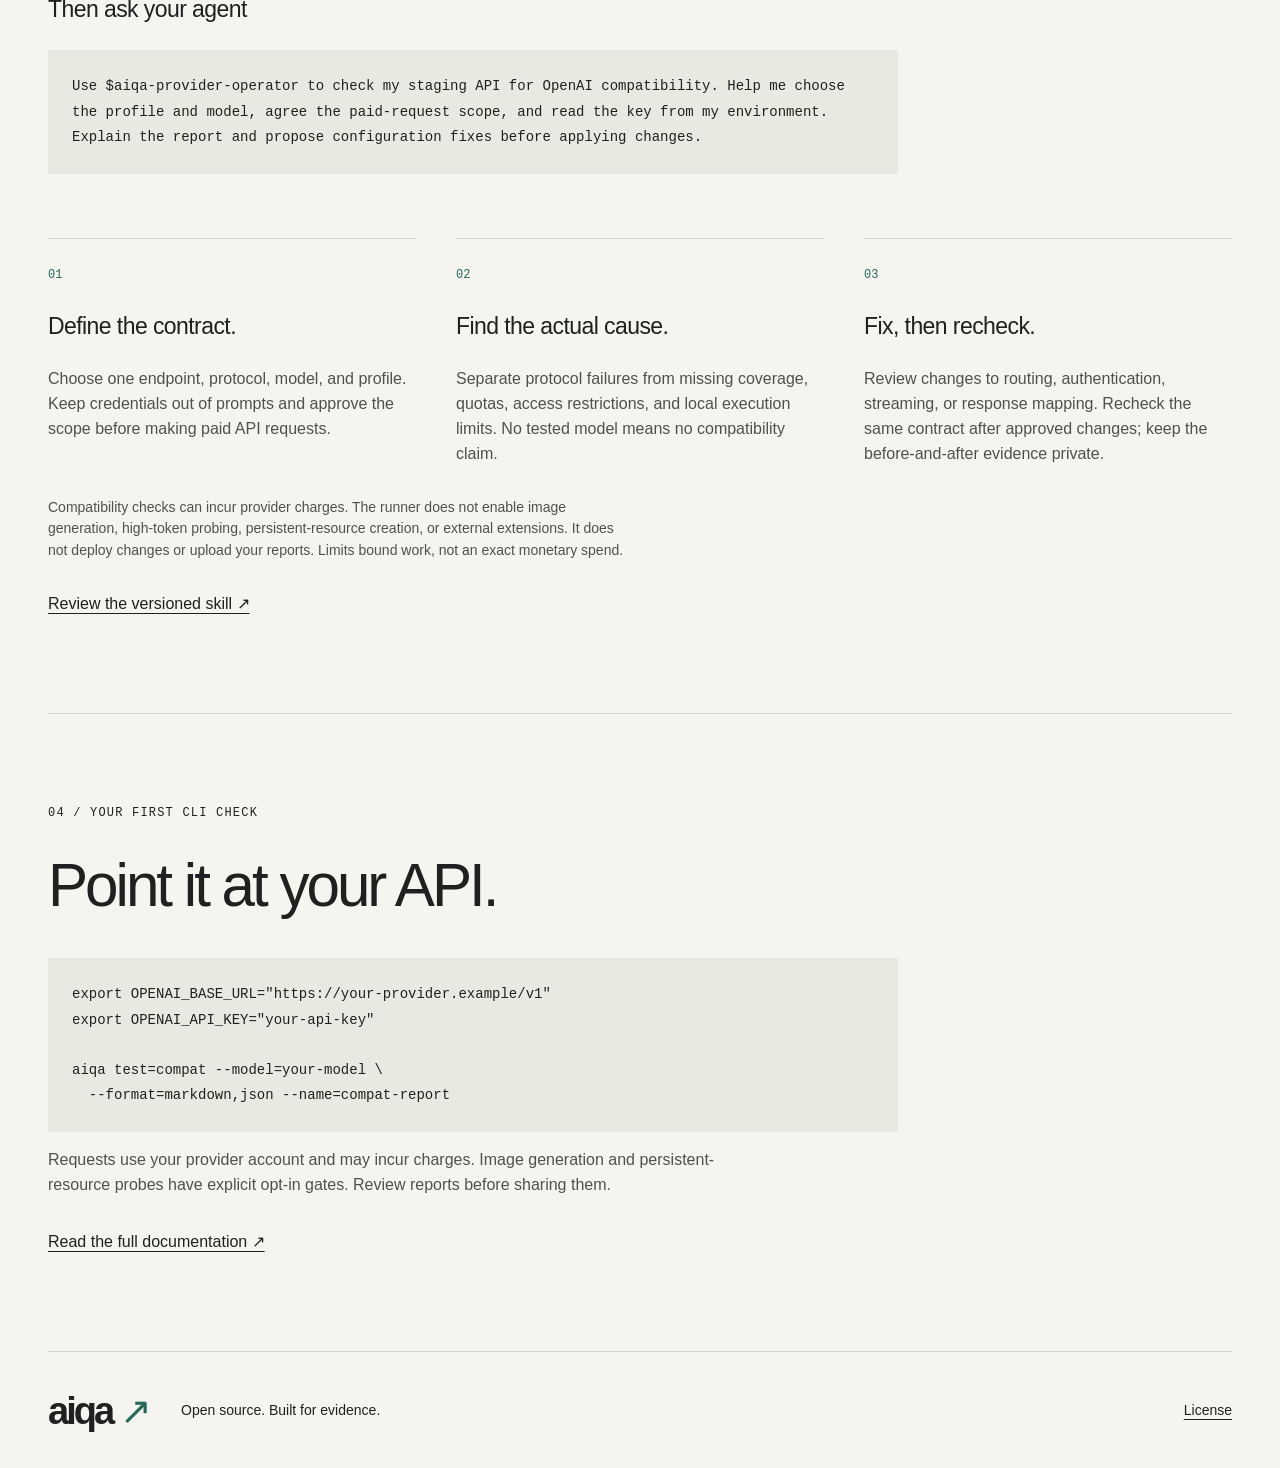
==== commit c02e784a: "fix: release beta.2 with accurate baseline conformance evidence" ====
--- a/site/index.html
+++ b/site/index.html
@@ -34,21 +34,21 @@
       <h2>One binary.<br>Ready for your terminal.</h2>
       <p>Linux, macOS, and FreeBSD · amd64 / arm64</p>
       <pre class="command"><code>curl -LsSf https://ilyar.github.io/aiqa/install.sh | sh</code></pre>
-      <p class="fine">Installs beta.1 to <code>~/.local/bin</code> and verifies SHA-256. Add that directory to your PATH. No sudo or shell-profile changes. <a href="install.sh">Read the installer</a>.</p>
+      <p class="fine">Installs beta.2 to <code>~/.local/bin</code> and verifies SHA-256. Add that directory to your PATH. No sudo or shell-profile changes. <a href="install.sh">Read the installer</a>.</p>
       <details><summary>Custom directory or version</summary><pre><code>curl -LsSf https://ilyar.github.io/aiqa/install.sh -o install.sh
-AIQA_INSTALL_DIR="$HOME/bin" AIQA_VERSION=1.0.0-beta.1 sh install.sh
+AIQA_INSTALL_DIR="$HOME/bin" AIQA_VERSION=1.0.0-beta.2 sh install.sh
 export PATH="$HOME/bin:$PATH"
 aiqa --version</code></pre></details>
       <div class="downloads">
         <h3>Prefer a direct download?</h3>
         <p>Choose your operating system and CPU. On Unix, rename the download to <code>aiqa</code>, run <code>chmod +x aiqa</code>, and move it into your PATH. On Windows, rename it to <code>aiqa.exe</code> and place it in a directory on PATH.</p>
-        <table><caption>Version 1.0.0-beta.1 downloads</caption><thead><tr><th scope="col">System</th><th scope="col">Intel / AMD 64-bit</th><th scope="col">ARM 64-bit</th></tr></thead><tbody>
-          <tr><th scope="row">Linux</th><td><a href="https://github.com/ilyar/aiqa/releases/download/v1.0.0-beta.1/aiqa-linux-amd64">amd64 ↓</a></td><td><a href="https://github.com/ilyar/aiqa/releases/download/v1.0.0-beta.1/aiqa-linux-arm64">arm64 ↓</a></td></tr>
-          <tr><th scope="row">macOS</th><td><a href="https://github.com/ilyar/aiqa/releases/download/v1.0.0-beta.1/aiqa-darwin-amd64">Intel ↓</a></td><td><a href="https://github.com/ilyar/aiqa/releases/download/v1.0.0-beta.1/aiqa-darwin-arm64">Apple silicon ↓</a></td></tr>
-          <tr><th scope="row">Windows</th><td><a href="https://github.com/ilyar/aiqa/releases/download/v1.0.0-beta.1/aiqa-windows-amd64.exe">amd64 .exe ↓</a></td><td><a href="https://github.com/ilyar/aiqa/releases/download/v1.0.0-beta.1/aiqa-windows-arm64.exe">arm64 .exe ↓</a></td></tr>
-          <tr><th scope="row">FreeBSD</th><td><a href="https://github.com/ilyar/aiqa/releases/download/v1.0.0-beta.1/aiqa-freebsd-amd64">amd64 ↓</a></td><td><a href="https://github.com/ilyar/aiqa/releases/download/v1.0.0-beta.1/aiqa-freebsd-arm64">arm64 ↓</a></td></tr>
+        <table><caption>Version 1.0.0-beta.2 downloads</caption><thead><tr><th scope="col">System</th><th scope="col">Intel / AMD 64-bit</th><th scope="col">ARM 64-bit</th></tr></thead><tbody>
+          <tr><th scope="row">Linux</th><td><a href="https://github.com/ilyar/aiqa/releases/download/v1.0.0-beta.2/aiqa-linux-amd64">amd64 ↓</a></td><td><a href="https://github.com/ilyar/aiqa/releases/download/v1.0.0-beta.2/aiqa-linux-arm64">arm64 ↓</a></td></tr>
+          <tr><th scope="row">macOS</th><td><a href="https://github.com/ilyar/aiqa/releases/download/v1.0.0-beta.2/aiqa-darwin-amd64">Intel ↓</a></td><td><a href="https://github.com/ilyar/aiqa/releases/download/v1.0.0-beta.2/aiqa-darwin-arm64">Apple silicon ↓</a></td></tr>
+          <tr><th scope="row">Windows</th><td><a href="https://github.com/ilyar/aiqa/releases/download/v1.0.0-beta.2/aiqa-windows-amd64.exe">amd64 .exe ↓</a></td><td><a href="https://github.com/ilyar/aiqa/releases/download/v1.0.0-beta.2/aiqa-windows-arm64.exe">arm64 .exe ↓</a></td></tr>
+          <tr><th scope="row">FreeBSD</th><td><a href="https://github.com/ilyar/aiqa/releases/download/v1.0.0-beta.2/aiqa-freebsd-amd64">amd64 ↓</a></td><td><a href="https://github.com/ilyar/aiqa/releases/download/v1.0.0-beta.2/aiqa-freebsd-arm64">arm64 ↓</a></td></tr>
         </tbody></table>
-        <p class="fine"><a href="https://github.com/ilyar/aiqa/releases/download/v1.0.0-beta.1/SHA256SUMS">SHA256SUMS</a> · <a href="https://github.com/ilyar/aiqa/releases/tag/v1.0.0-beta.1">Release notes</a>. Windows users can also run the shell installer in Git Bash.</p>
+        <p class="fine"><a href="https://github.com/ilyar/aiqa/releases/download/v1.0.0-beta.2/SHA256SUMS">SHA256SUMS</a> · <a href="https://github.com/ilyar/aiqa/releases/tag/v1.0.0-beta.2">Release notes</a>. Windows users can also run the shell installer in Git Bash.</p>
       </div>
     </div></section>
     <section class="start wrap" id="agent">
@@ -56,7 +56,7 @@
       <h2>Your agent.<br>Protocol evidence.</h2>
       <p>Use the <strong>AIQA Provider Operator</strong> skill with Codex, Claude Code, or another skill-capable coding agent. It helps define the compatibility you need, run bounded checks, explain failures, and propose configuration changes backed by report evidence.</p>
       <pre class="command"><code>npx skills add ilyar/aiqa --skill aiqa-provider-operator</code></pre>
-      <p class="fine">Skill version 1.0.0, designed for AIQA 1.0.0-beta.1. Install the AIQA binary separately using the instructions above. The bounded runner requires Python 3.10+ on a POSIX host; Windows users can run it in WSL. Installing the skill does not run checks or change your provider.</p>
+      <p class="fine">Skill version 1.0.1, designed for AIQA 1.0.0-beta.2. Install the AIQA binary separately using the instructions above. The bounded runner requires Python 3.10+ on a POSIX host; Windows users can run it in WSL. Installing the skill does not run checks or change your provider.</p>
       <h3>Then ask your agent</h3>
       <pre class="agent-prompt"><code>Use $aiqa-provider-operator to check my staging API for OpenAI compatibility. Help me choose the profile and model, agree the paid-request scope, and read the key from my environment. Explain the report and propose configuration fixes before applying changes.</code></pre>
       <div class="features">
@@ -65,7 +65,7 @@
         <article><span class="number">03</span><h3>Fix, then recheck.</h3><p>Review changes to routing, authentication, streaming, or response mapping. Recheck the same contract after approved changes; keep the before-and-after evidence private.</p></article>
       </div>
       <p class="fine">Compatibility checks can incur provider charges. The runner does not enable image generation, high-token probing, persistent-resource creation, or external extensions. It does not deploy changes or upload your reports. Limits bound work, not an exact monetary spend.</p>
-      <a class="text-link" href="https://github.com/ilyar/aiqa/tree/skill-aiqa-provider-operator-v1.0.0/skills/aiqa-provider-operator">Review the versioned skill ↗</a>
+      <a class="text-link" href="https://github.com/ilyar/aiqa/tree/v1.0.0-beta.2/skills/aiqa-provider-operator">Review the versioned skill ↗</a>
     </section>
     <section class="start wrap">
       <p class="eyebrow">04 / YOUR FIRST CLI CHECK</p>
